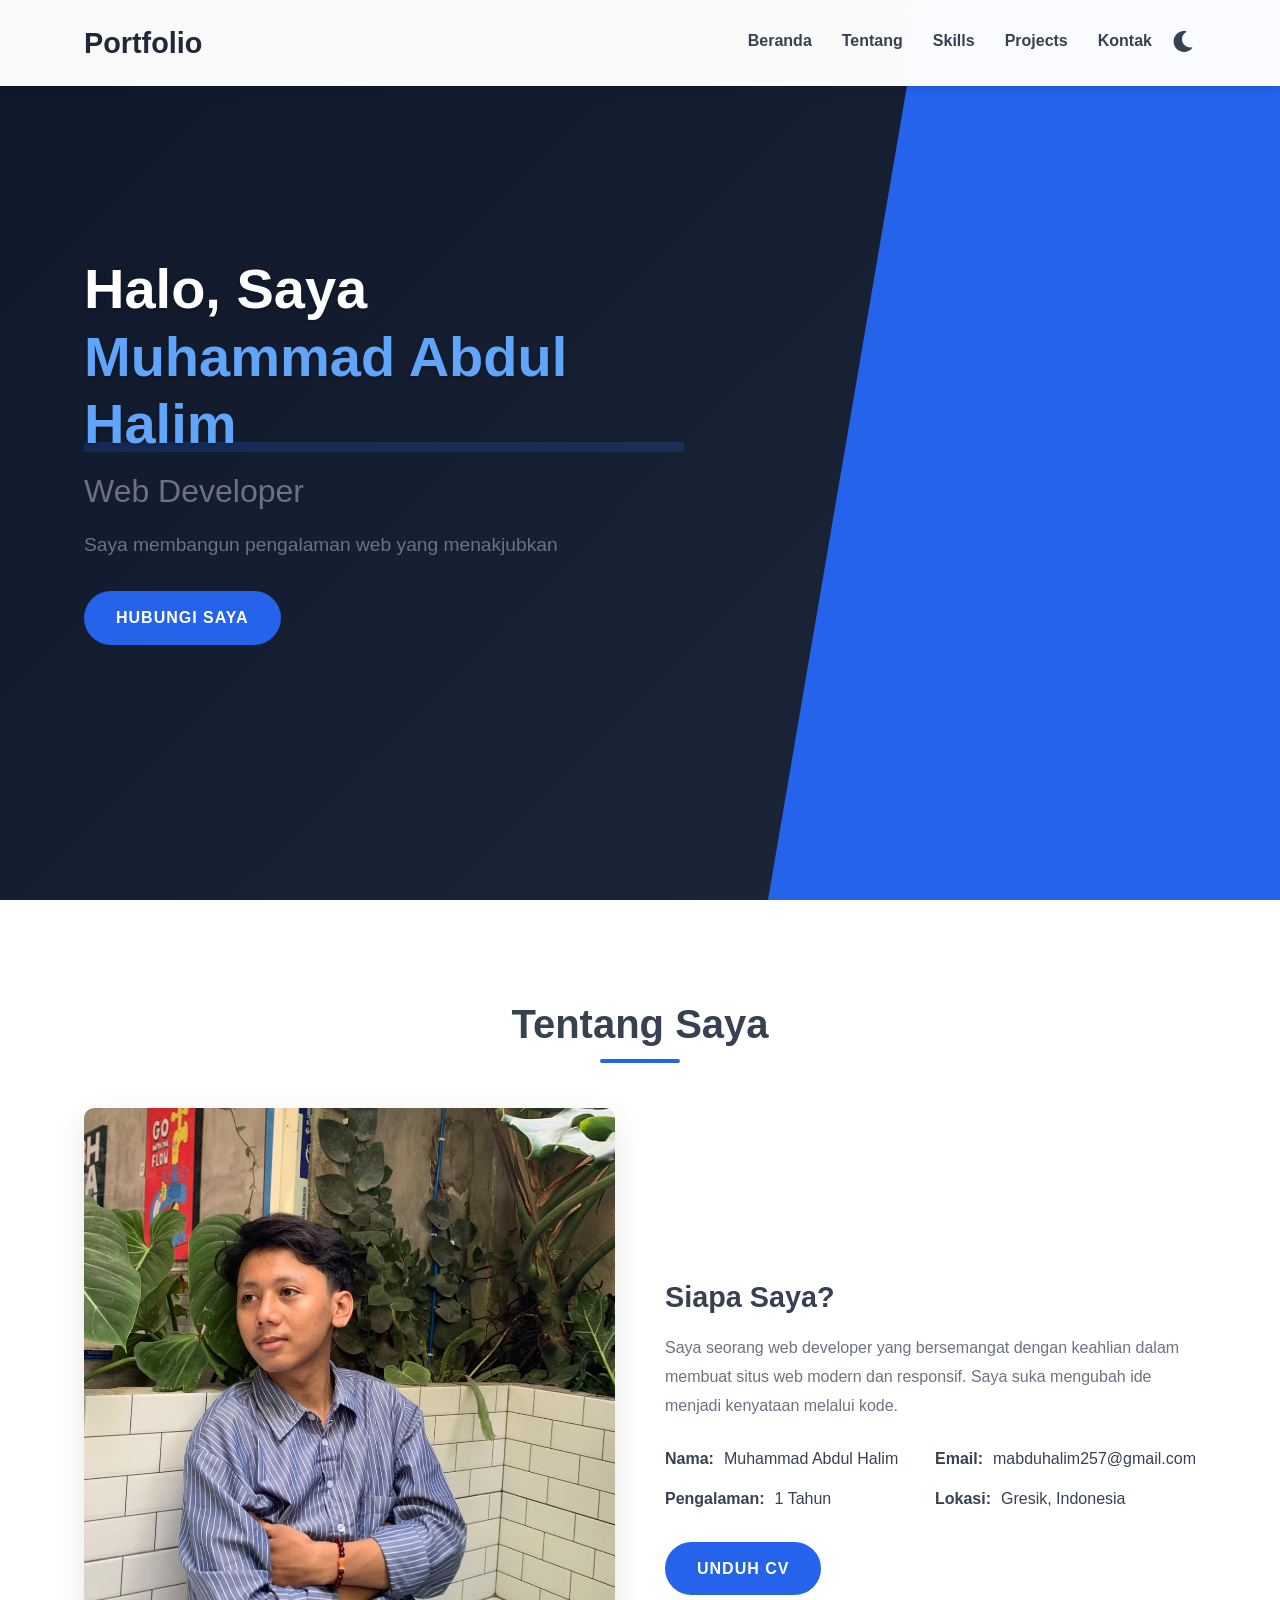
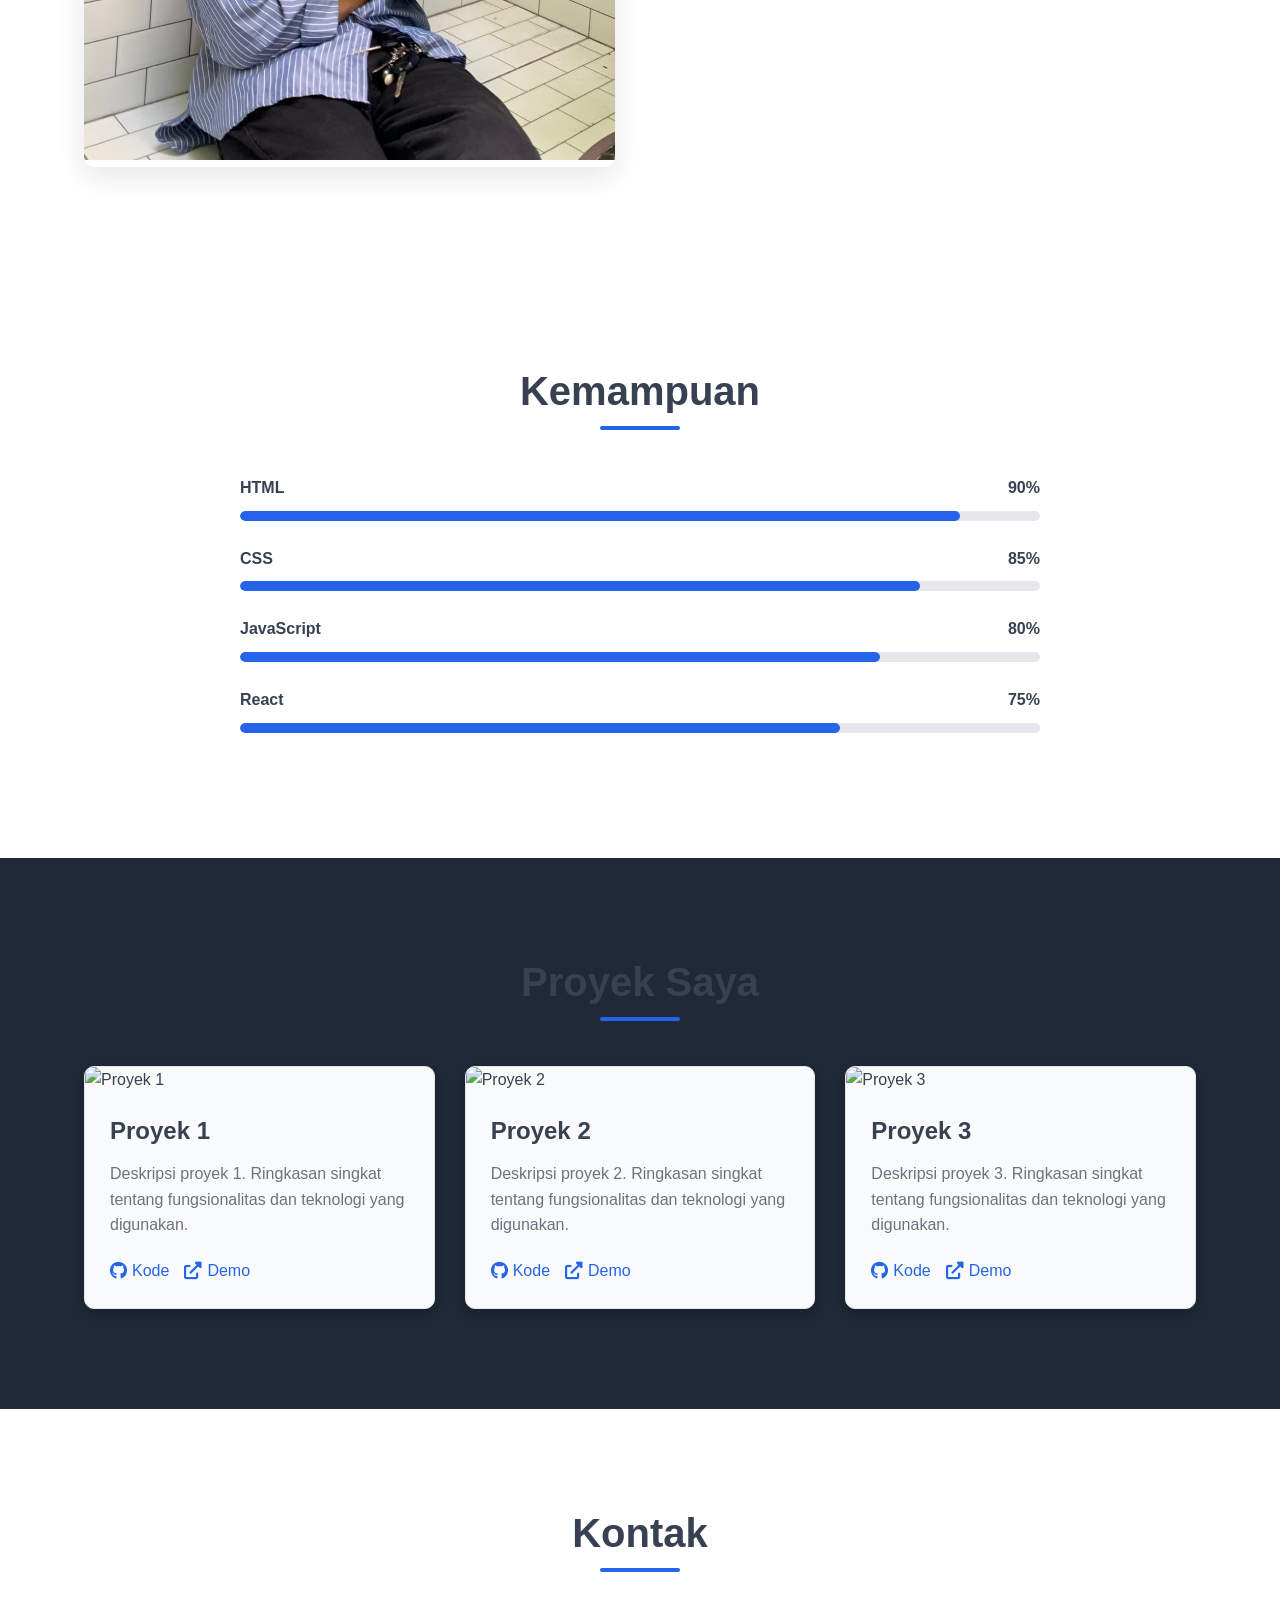
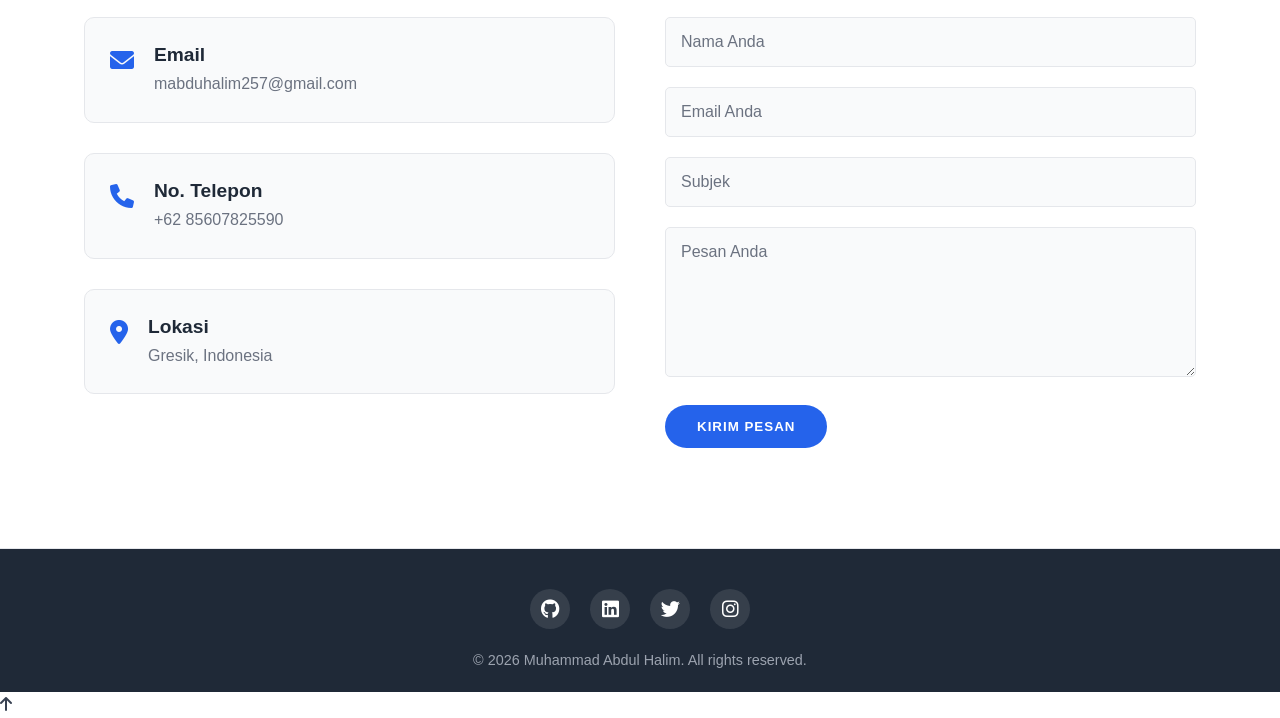
==== portofolio-website/index.html @ 3af132f9 "upload file" ====
<!DOCTYPE html>
<html lang="en">
<head>
    <meta charset="UTF-8">
    <meta name="viewport" content="width=device-width, initial-scale=1.0">
    <title>Portofolio Muhammad Abdul Halim</title>
    <link rel="stylesheet" href="css/style.css">
    <link rel="stylesheet" href="https://cdnjs.cloudflare.com/ajax/libs/font-awesome/6.0.0-beta3/css/all.min.css">
</head>
<body>
    <!-- Navigation -->
    <nav id="navbar">
        <div class="container">
            <a href="#" class="logo">Portfolio</a>
            <ul class="nav-links">
                <li><a href="#beranda">Beranda</a></li>
                <li><a href="#tentang">Tentang</a></li>
                <li><a href="#skills">Skills</a></li>
                <li><a href="#projects">Projects</a></li>
                <li><a href="#kontak">Kontak</a></li>
                <li><button id="theme-toggle" class="theme-toggle" aria-label="Toggle theme">
                    <i class="fas fa-moon"></i>
                </button></li>
            </ul>
            <div class="hamburger">
                <span></span>
                <span></span>
                <span></span>
            </div>
        </div>
    </nav>

    <!-- Hero Section -->
    <section id="home" class="hero">
        <div class="container">
            <div class="hero-content">
                <h1>Halo, Saya <span class="highlight">Muhammad Abdul Halim</span></h1>
                <h2>Web Developer</h2>
                <p>Saya membangun pengalaman web yang menakjubkan</p>
                <a href="#kontak" class="btn">Hubungi Saya</a>
            </div>
        </div>
    </section>

    <!-- About Section -->
    <section id="tentang" class="tentang">
        <div class="container">
            <h2 class="section-title">Tentang Saya</h2>
            <div class="about-content">
                <div class="about-img">
                    <img src="{css,js,images}/foto aal 2.jpeg" alt="Foto Profil">
                </div>
                <div class="about-text">
                    <h3>Siapa Saya?</h3>
                    <p>Saya seorang web developer yang bersemangat dengan keahlian dalam membuat situs web modern dan responsif. Saya suka mengubah ide menjadi kenyataan melalui kode.</p>
                    <div class="about-info">
                        <div class="info-item">
                            <span>Nama:</span> Muhammad Abdul Halim
                        </div>
                        <div class="info-item">
                            <span>Email:</span> mabduhalim257@gmail.com
                        </div>
                        <div class="info-item">
                            <span>Pengalaman:</span> 1 Tahun
                        </div>
                        <div class="info-item">
                            <span>Lokasi:</span> Gresik, Indonesia
                        </div>
                    </div>
                    <a href="#" class="btn">Unduh CV</a>
                </div>
            </div>
        </div>
    </section>

    <!-- Skills Section -->
    <section id="skills" class="skills">
        <div class="container">
            <h2 class="section-title">Kemampuan</h2>
            <div class="skills-container">
                <div class="skill">
                    <div class="skill-info">
                        <span>HTML</span>
                        <span>90%</span>
                    </div>
                    <div class="progress-bar">
                        <div class="progress" style="width: 90%;"></div>
                    </div>
                </div>
                <div class="skill">
                    <div class="skill-info">
                        <span>CSS</span>
                        <span>85%</span>
                    </div>
                    <div class="progress-bar">
                        <div class="progress" style="width: 85%;"></div>
                    </div>
                </div>
                <div class="skill">
                    <div class="skill-info">
                        <span>JavaScript</span>
                        <span>80%</span>
                    </div>
                    <div class="progress-bar">
                        <div class="progress" style="width: 80%;"></div>
                    </div>
                </div>
                <div class="skill">
                    <div class="skill-info">
                        <span>React</span>
                        <span>75%</span>
                    </div>
                    <div class="progress-bar">
                        <div class="progress" style="width: 75%;"></div>
                    </div>
                </div>
            </div>
        </div>
    </section>

    <!-- Projects Section -->
    <section id="projects" class="projects">
        <div class="container">
            <h2 class="section-title">Proyek Saya</h2>
            <div class="projects-grid">
                <div class="project-card">
                    <img src="https://via.placeholder.com/400x250" alt="Proyek 1">
                    <div class="project-info">
                        <h3>Proyek 1</h3>
                        <p>Deskripsi proyek 1. Ringkasan singkat tentang fungsionalitas dan teknologi yang digunakan.</p>
                        <div class="project-links">
                            <a href="#" target="_blank"><i class="fab fa-github"></i> Kode</a>
                            <a href="#" target="_blank"><i class="fas fa-external-link-alt"></i> Demo</a>
                        </div>
                    </div>
                </div>
                <div class="project-card">
                    <img src="https://via.placeholder.com/400x250" alt="Proyek 2">
                    <div class="project-info">
                        <h3>Proyek 2</h3>
                        <p>Deskripsi proyek 2. Ringkasan singkat tentang fungsionalitas dan teknologi yang digunakan.</p>
                        <div class="project-links">
                            <a href="#" target="_blank"><i class="fab fa-github"></i> Kode</a>
                            <a href="#" target="_blank"><i class="fas fa-external-link-alt"></i> Demo</a>
                        </div>
                    </div>
                </div>
                <div class="project-card">
                    <img src="https://via.placeholder.com/400x250" alt="Proyek 3">
                    <div class="project-info">
                        <h3>Proyek 3</h3>
                        <p>Deskripsi proyek 3. Ringkasan singkat tentang fungsionalitas dan teknologi yang digunakan.</p>
                        <div class="project-links">
                            <a href="#" target="_blank"><i class="fab fa-github"></i> Kode</a>
                            <a href="#" target="_blank"><i class="fas fa-external-link-alt"></i> Demo</a>
                        </div>
                    </div>
                </div>
            </div>
        </div>
    </section>

    <!-- Contact Section -->
    <section id="kontak" class="kontak">
        <div class="container">
            <h2 class="section-title">Kontak</h2>
            <div class="contact-content">
                <div class="contact-info">
                    <div class="contact-item">
                        <i class="fas fa-envelope"></i>
                        <div>
                            <h3>Email</h3>
                            <p>mabduhalim257@gmail.com</p>
                        </div>
                    </div>
                    <div class="contact-item">
                        <i class="fas fa-phone"></i>
                        <div>
                            <h3>No. Telepon</h3>
                            <p>+62 85607825590</p>
                        </div>
                    </div>
                    <div class="contact-item">
                        <i class="fas fa-map-marker-alt"></i>
                        <div>
                            <h3>Lokasi</h3>
                            <p>Gresik, Indonesia</p>
                        </div>
                    </div>
                </div>
                <form id="contact-form" class="contact-form">
                    <div class="form-group">
                        <input type="text" placeholder="Nama Anda" required>
                    </div>
                    <div class="form-group">
                        <input type="email" placeholder="Email Anda" required>
                    </div>
                    <div class="form-group">
                        <input type="text" placeholder="Subjek" required>
                    </div>
                    <div class="form-group">

                        <textarea placeholder="Pesan Anda" required></textarea>
                    </div>
                    <button type="submit" class="btn">Kirim Pesan</button>
                </form>
            </div>
        </div>
    </section>

    <!-- Footer -->
    <footer>
        <div class="container">
            <div class="social-links">
                <a href="#" target="_blank"><i class="fab fa-github"></i></a>
                <a href="#" target="_blank"><i class="fab fa-linkedin"></i></a>
                <a href="#" target="_blank"><i class="fab fa-twitter"></i></a>
                <a href="#" target="_blank"><i class="fab fa-instagram"></i></a>
            </div>
            <p>&copy; <span id="year"></span> Muhammad Abdul Halim. All rights reserved.</p>
        </div>
    </footer>

    <script src="js/script.js"></script>
</body>
</html>
---- portofolio-website/css/style.css ----
/* Global Styles */
:root {
    --primary-color: #60a5fa;
    --secondary-color: #3b82f6;
    --dark-color: #0f172a;
    --light-color: #1e293b;
    --text-color: #f8fafc;
    --text-light: #cbd5e1;
    --white: #0f172a;
    --bg-color: #020617;
    --card-bg: #1e293b;
    --nav-bg: rgba(2, 6, 23, 0.9);
    --border-color: #334155;
    --transition: all 0.3s ease;
}

/* Light theme variables */
[data-theme="light"] {
    --primary-color: #2563eb;
    --secondary-color: #1e40af;
    --dark-color: #1f2937;
    --light-color: #f3f4f6;
    --text-color: #374151;
    --text-light: #6b7280;
    --white: #ffffff;
    --bg-color: #ffffff;
    --card-bg: #f9fafb;
    --nav-bg: rgba(255, 255, 255, 0.98);
    --border-color: #e5e7eb;
}

* {
    margin: 0;
    padding: 0;
    box-sizing: border-box;
}

html {
    scroll-behavior: smooth;
}

body {
    font-family: 'Segoe UI', Tahoma, Geneva, Verdana, sans-serif;
    line-height: 1.6;
    color: var(--text-color);
    background-color: var(--bg-color);
    overflow-x: hidden;
    transition: background-color 0.3s ease, color 0.3s ease;
}

.container {
    width: 90%;
    max-width: 1200px;
    margin: 0 auto;
    padding: 0 20px;
}

section {
    padding: 100px 0;
}

h1, h2, h3, h4, h5, h6 {
    line-height: 1.2;
    margin-bottom: 20px;
    font-weight: 700;
}

a {
    text-decoration: none;
    color: var(--primary-color);
    transition: var(--transition);
}

a:hover {
    color: var(--secondary-color);
}

img {
    max-width: 100%;
    height: auto;
}

.btn {
    display: inline-block;
    background-color: var(--primary-color);
    color: var(--white);
    padding: 12px 30px;
    border-radius: 50px;
    font-weight: 600;
    text-transform: uppercase;
    letter-spacing: 1px;
    transition: var(--transition);
    border: 2px solid transparent;
    cursor: pointer;
}

.btn:hover {
    background-color: var(--secondary-color);
    color: var(--white);
    transform: translateY(-3px);
    box-shadow: 0 10px 20px rgba(0, 0, 0, 0.1);
}

.section-title {
    text-align: center;
    font-size: 2.5rem;
    margin-bottom: 60px;
    position: relative;
    color: var(--text-color);
}

.section-title::after {
    content: '';
    position: absolute;
    bottom: -15px;
    left: 50%;
    transform: translateX(-50%);
    width: 80px;
    height: 4px;
    background-color: var(--primary-color);
    border-radius: 2px;
}

/* Navigation */
#navbar {
    position: fixed;
    top: 0;
    left: 0;
    width: 100%;
    background-color: var(--nav-bg);
    box-shadow: 0 2px 10px rgba(0, 0, 0, 0.1);
    z-index: 1000;
    padding: 20px 0;
    transition: var(--transition);
    backdrop-filter: blur(10px);
    -webkit-backdrop-filter: blur(10px);
}

#navbar.scrolled {
    padding: 15px 0;
    background-color: rgba(255, 255, 255, 0.98);
    backdrop-filter: blur(10px);
}

#navbar .container {
    display: flex;
    justify-content: space-between;
    align-items: center;
}

.logo {
    font-size: 1.8rem;
    font-weight: 800;
    color: var(--dark-color);
}

.nav-links {
    display: flex;
    list-style: none;
}

.nav-links li a {
    color: var(--text-color);
    margin-left: 30px;
    font-weight: 600;
    position: relative;
}

.nav-links li a::after {
    content: '';
    position: absolute;
    bottom: -5px;
    left: 0;
    width: 0;
    height: 2px;
    background-color: var(--primary-color);
    transition: var(--transition);
}

.nav-links li a:hover::after,
.nav-links li a.active::after {
    width: 100%;
}

.hamburger {
    display: none;
    flex-direction: column;
    cursor: pointer;
}

.hamburger span {
    display: block;
    width: 25px;
    height: 3px;
    background-color: var(--dark-color);
    margin: 3px 0;
    transition: var(--transition);
}

/* Hero Section */
.hero {
    height: 100vh;
    display: flex;
    align-items: center;
    background: linear-gradient(135deg, #0f172a 0%, #1e293b 100%);
    position: relative;
    overflow: hidden;
    color: var(--text-color);
}

.hero::before {
    content: '';
    position: absolute;
    top: 0;
    right: 0;
    width: 40%;
    height: 100%;
    background-color: var(--primary-color);
    clip-path: polygon(30% 0, 100% 0, 100% 100%, 0% 100%);
    z-index: 0;
}

.hero-content {
    position: relative;
    z-index: 1;
    max-width: 600px;
}

.hero h1 {
    font-size: 3.5rem;
    margin-bottom: 15px;
    color: #ffffff;
    text-shadow: 0 2px 4px rgba(0, 0, 0, 0.3);
}

.hero h1 .highlight {
    color: #60a5fa;
    text-shadow: 0 2px 4px rgba(0, 0, 0, 0.3);
}

.hero h2 {
    font-size: 2rem;
    color: var(--text-light);
    margin-bottom: 20px;
    font-weight: 500;
}

.hero p {
    font-size: 1.2rem;
    margin-bottom: 30px;
    color: var(--text-light);
}

.highlight {
    color: var(--primary-color);
    position: relative;
    display: inline-block;
}

.highlight::after {
    content: '';
    position: absolute;
    bottom: 5px;
    left: 0;
    width: 100%;
    height: 10px;
    background-color: rgba(37, 99, 235, 0.2);
    z-index: -1;
}

/* About Section */
.about {
    background-color: var(--bg-color);
}

.about-content {
    display: flex;
    align-items: center;
    gap: 50px;
}

.about-img {
    flex: 1;
    border-radius: 10px;
    overflow: hidden;
    box-shadow: 0 10px 30px rgba(0, 0, 0, 0.1);
}

.about-img img {
    width: 100%;
    height: 100%;
    object-fit: cover;
    transition: var(--transition);
}

.about-img:hover img {
    transform: scale(1.05);
}

.about-text {
    flex: 1;
}

.about-text h3 {
    font-size: 1.8rem;
    margin-bottom: 20px;
    color: var(--text-color);
}

.about-text p {
    margin-bottom: 25px;
    color: var(--text-light);
    line-height: 1.8;
}

.about-info {
    display: grid;
    grid-template-columns: repeat(2, 1fr);
    gap: 15px;
    margin-bottom: 30px;
}

.info-item {
    display: flex;
    align-items: center;
    gap: 10px;
}

.info-item span:first-child {
    font-weight: 600;
    color: var(--text-color);
}

/* Skills Section */
.skills {
    background-color: var(--bg-color);
}

.skills-container {
    max-width: 800px;
    margin: 0 auto;
}

.skill {
    margin-bottom: 25px;
}

.skill-info {
    display: flex;
    justify-content: space-between;
    margin-bottom: 10px;
}

.skill-info span {
    font-weight: 600;
    color: var(--text-color);
}

.progress-bar {
    width: 100%;
    height: 10px;
    background-color: #e5e7eb;
    border-radius: 5px;
    overflow: hidden;
}

.progress {
    height: 100%;
    background-color: var(--primary-color);
    border-radius: 5px;
    transition: width 1.5s ease-in-out;
}

/* Projects Section */
.projects {
    background-color: var(--dark-color);
}

.projects-grid {
    display: grid;
    grid-template-columns: repeat(auto-fill, minmax(350px, 1fr));
    gap: 30px;
}

.project-card {
    background-color: var(--card-bg);
    border: 1px solid var(--border-color);
    border-radius: 10px;
    overflow: hidden;
    box-shadow: 0 5px 15px rgba(0, 0, 0, 0.2);
    transition: var(--transition);
}

.project-card:hover {
    transform: translateY(-10px);
    box-shadow: 0 15px 30px rgba(0, 0, 0, 0.1);
}

.project-card img {
    width: 100%;
    height: 200px;
    object-fit: cover;
}

.project-info {
    padding: 25px;
}

.project-info h3 {
    font-size: 1.5rem;
    margin-bottom: 15px;
    color: var(--text-color);
}

.project-info p {
    color: var(--text-light);
    margin-bottom: 20px;
}

.project-links {
    display: flex;
    gap: 15px;
}

.project-links a {
    display: flex;
    align-items: center;
    gap: 5px;
    font-weight: 500;
}

.project-links a i {
    font-size: 1.1rem;
}

/* Contact Section */
.contact-content {
    display: grid;
    grid-template-columns: repeat(2, 1fr);
    gap: 50px;
    margin-top: 50px;
}

.contact-info {
    display: flex;
    flex-direction: column;
    gap: 30px;
}

.contact-item {
    display: flex;
    align-items: flex-start;
    gap: 20px;
    background-color: var(--card-bg);
    padding: 25px;
    border-radius: 10px;
    transition: var(--transition);
    border: 1px solid var(--border-color);
}

.contact-item:hover {
    transform: translateY(-5px);
    box-shadow: 0 10px 20px rgba(0, 0, 0, 0.05);
}

.contact-item i {
    font-size: 1.5rem;
    color: var(--primary-color);
    margin-top: 5px;
}

.contact-item h3 {
    font-size: 1.2rem;
    margin-bottom: 5px;
    color: var(--dark-color);
}

.contact-item p {
    color: var(--text-light);
}

.contact-form .form-group {
    margin-bottom: 20px;
}

.contact-form input,
.contact-form textarea {
    width: 100%;
    padding: 15px;
    background-color: var(--card-bg);
    border: 1px solid var(--border-color);
    border-radius: 5px;
    font-family: inherit;
    font-size: 1rem;
    transition: var(--transition);
    color: var(--text-color);
}

.contact-form input::placeholder,
.contact-form textarea::placeholder {
    color: var(--text-light);
}

.contact-form input:focus,
.contact-form textarea:focus {
    outline: none;
    border-color: var(--primary-color);
    box-shadow: 0 0 0 3px rgba(37, 99, 235, 0.1);
}

.contact-form textarea {
    min-height: 150px;
    resize: vertical;
}

/* Theme Toggle */
.theme-toggle {
    background: none;
    border: none;
    color: var(--text-color);
    font-size: 1.5rem;
    cursor: pointer;
    margin-left: 20px;
    transition: var(--transition);
}

.theme-toggle:hover {
    color: var(--primary-color);
    transform: rotate(30deg);
}

/* Footer */
footer {
    background-color: var(--dark-color);
    color: var(--text-color);
    padding: 40px 0 20px;
    text-align: center;
    border-top: 1px solid var(--border-color);
}

.social-links {
    display: flex;
    justify-content: center;
    gap: 20px;
    margin-bottom: 20px;
}

.social-links a {
    display: flex;
    align-items: center;
    justify-content: center;
    width: 40px;
    height: 40px;
    background-color: rgba(255, 255, 255, 0.1);
    border-radius: 50%;
    color: var(--white);
    font-size: 1.2rem;
    transition: var(--transition);
}

.social-links a:hover {
    background-color: var(--primary-color);
    transform: translateY(-3px);
}

footer p {
    color: #9ca3af;
    font-size: 0.9rem;
}

/* Responsive Styles */
@media (max-width: 992px) {
    .hero::before {
        width: 60%;
    }
    
    .about-content {
        flex-direction: column;
    }
    
    .about-img {
        max-width: 500px;
        margin: 0 auto;
    }
    
    .contact-content {
        grid-template-columns: 1fr;
    }
}

@media (max-width: 768px) {
    .hamburger {
        display: flex;
    }
    
    .nav-links {
        position: fixed;
        top: 80px;
        left: -100%;
        width: 100%;
        height: calc(100vh - 80px);
        background-color: var(--white);
        flex-direction: column;
        align-items: center;
        justify-content: center;
        transition: var(--transition);
        z-index: 999;
    }
    
    .nav-links.active {
        left: 0;
    }
    
    .nav-links li {
        margin: 15px 0;
    }
    
    .nav-links li a {
        font-size: 1.5rem;
        margin: 0;
    }
    
    .hero {
        text-align: center;
    }
    
    .hero::before {
        display: none;
    }
    
    .hero-content {
        margin: 0 auto;
    }
    
    .hero h1 {
        font-size: 2.5rem;
    }
    
    .hero h2 {
        font-size: 1.5rem;
    }
    
    .about-info {
        grid-template-columns: 1fr;
    }
    
    .projects-grid {
        grid-template-columns: 1fr;
    }
}

@media (max-width: 576px) {
    .section-title {
        font-size: 2rem;
    }
    
    .hero h1 {
        font-size: 2rem;
    }
    
    .hero h2 {
        font-size: 1.3rem;
    }
    
    .btn {
        padding: 10px 25px;
    }
}
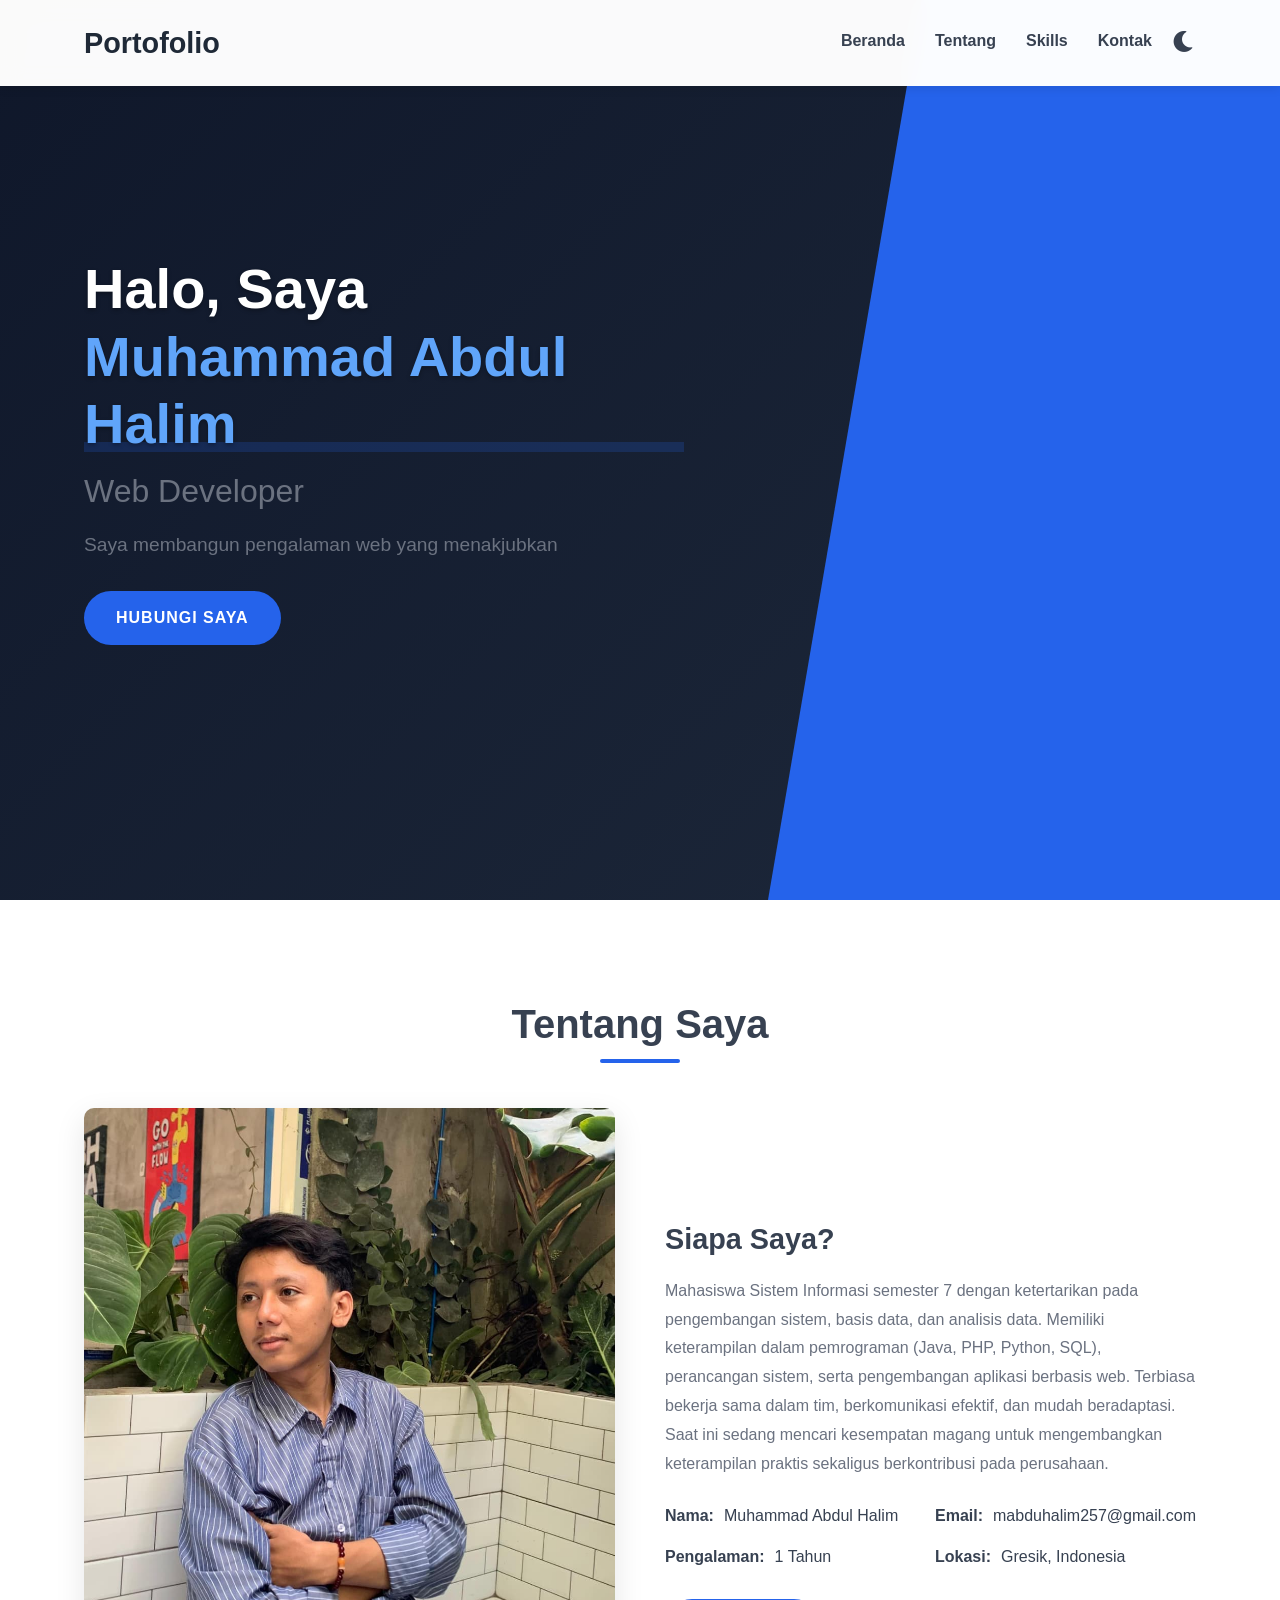
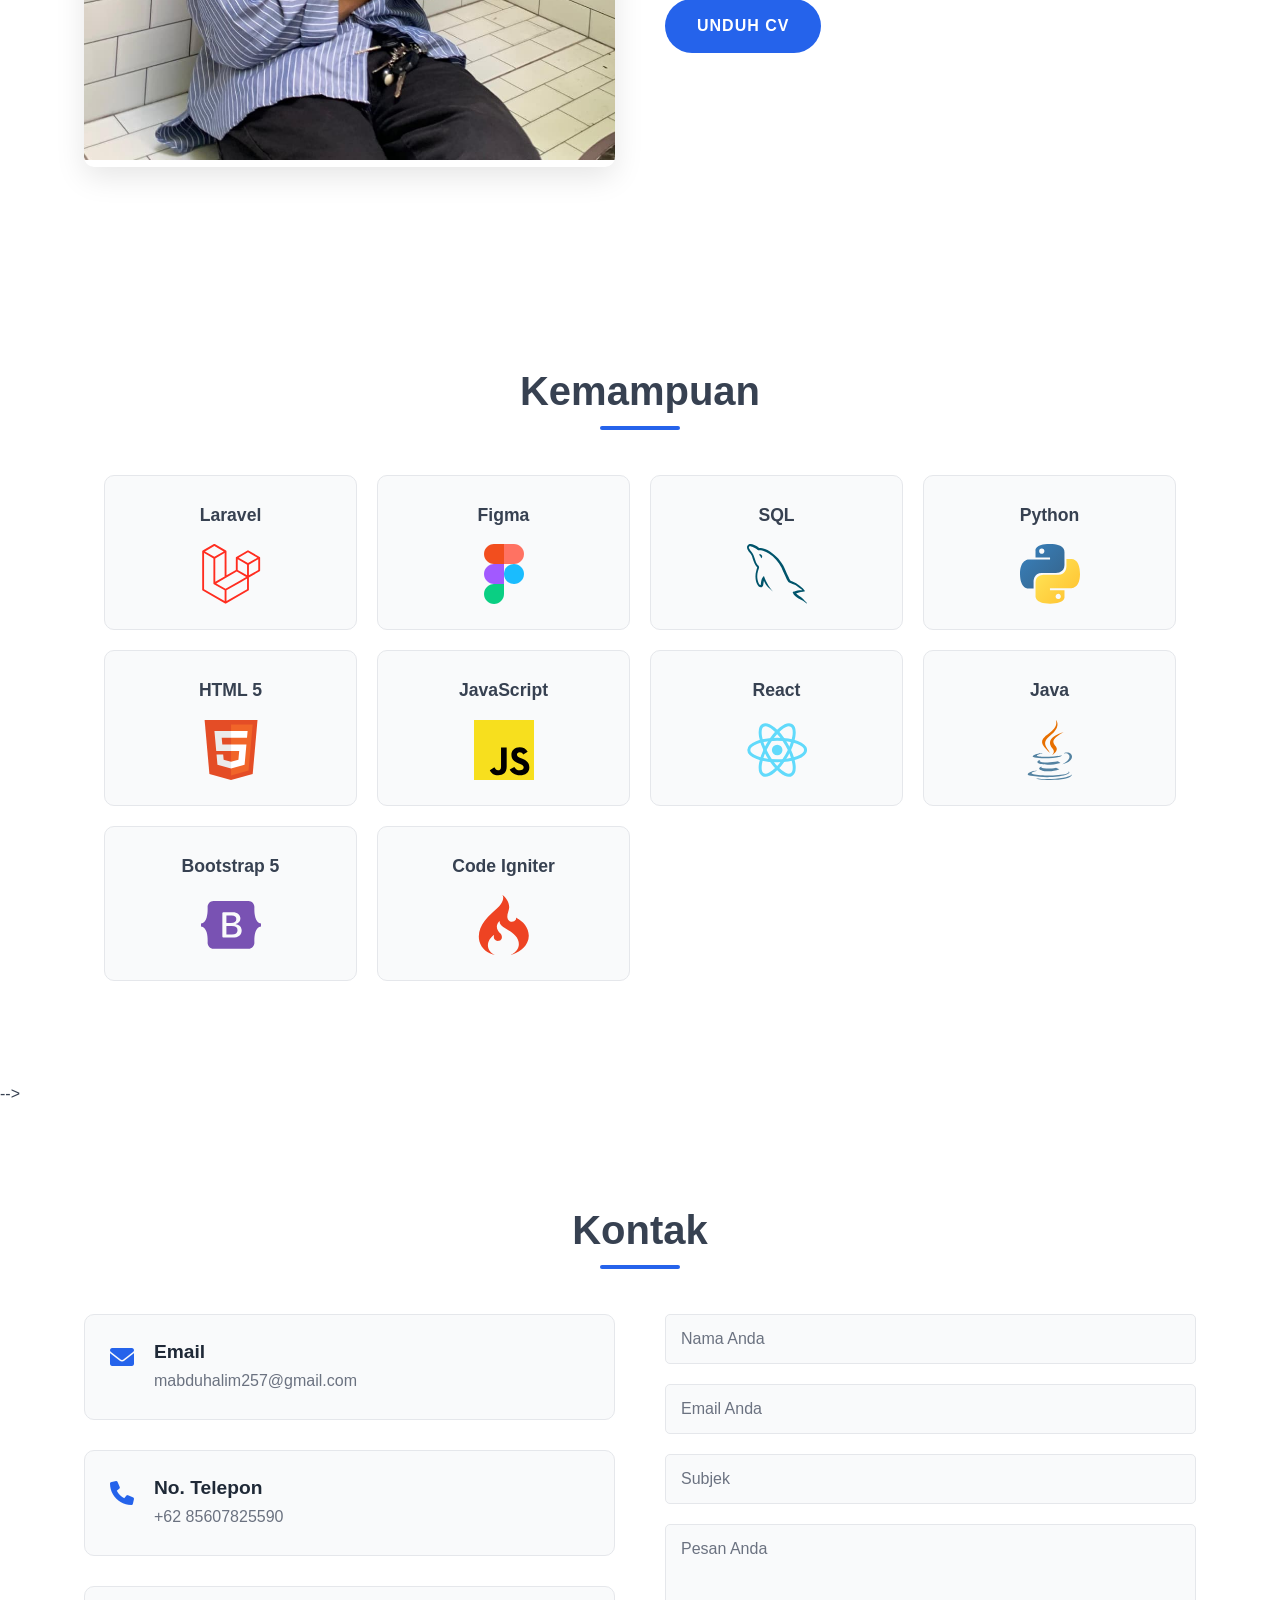
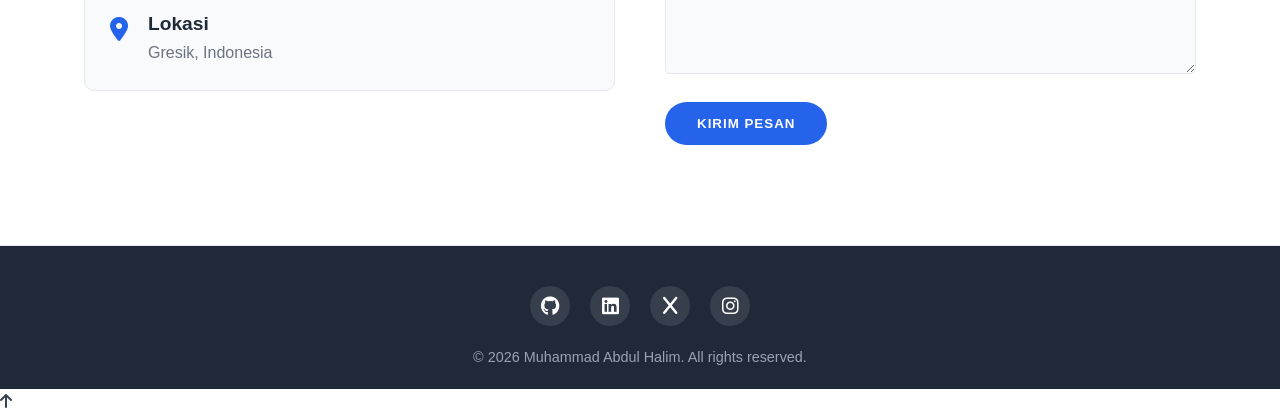
==== commit 04ca30c9: "update" ====
--- a/portofolio-website/index.html
+++ b/portofolio-website/index.html
@@ -11,12 +11,12 @@
     <!-- Navigation -->
     <nav id="navbar">
         <div class="container">
-            <a href="#" class="logo">Portfolio</a>
+            <a href="#" class="logo">Portofolio</a>
             <ul class="nav-links">
                 <li><a href="#beranda">Beranda</a></li>
                 <li><a href="#tentang">Tentang</a></li>
                 <li><a href="#skills">Skills</a></li>
-                <li><a href="#projects">Projects</a></li>
+                <!-- <li><a href="#projects">Projects</a></li> -->
                 <li><a href="#kontak">Kontak</a></li>
                 <li><button id="theme-toggle" class="theme-toggle" aria-label="Toggle theme">
                     <i class="fas fa-moon"></i>
@@ -52,7 +52,7 @@
                 </div>
                 <div class="about-text">
                     <h3>Siapa Saya?</h3>
-                    <p>Saya seorang web developer yang bersemangat dengan keahlian dalam membuat situs web modern dan responsif. Saya suka mengubah ide menjadi kenyataan melalui kode.</p>
+                    <p>Mahasiswa Sistem Informasi semester 7 dengan ketertarikan pada pengembangan sistem, basis data, dan analisis data. Memiliki keterampilan dalam pemrograman (Java, PHP, Python, SQL), perancangan sistem, serta pengembangan aplikasi berbasis web. Terbiasa bekerja sama dalam tim, berkomunikasi efektif, dan mudah beradaptasi. Saat ini sedang mencari kesempatan magang untuk mengembangkan keterampilan praktis sekaligus berkontribusi pada perusahaan.</p>
                     <div class="about-info">
                         <div class="info-item">
                             <span>Nama:</span> Muhammad Abdul Halim
@@ -67,7 +67,7 @@
                             <span>Lokasi:</span> Gresik, Indonesia
                         </div>
                     </div>
-                    <a href="#" class="btn">Unduh CV</a>
+                    <a href="https://drive.google.com/file/d/1jv2lm-lYBbyU7KGF9GU5qtwh_znI_VNj/view?usp=sharing" class="btn">Unduh CV</a>
                 </div>
             </div>
         </div>
@@ -79,86 +79,96 @@
             <h2 class="section-title">Kemampuan</h2>
             <div class="skills-container">
                 <div class="skill">
-                    <div class="skill-info">
-                        <span>HTML</span>
-                        <span>90%</span>
-                    </div>
-                    <div class="progress-bar">
-                        <div class="progress" style="width: 90%;"></div>
-                    </div>
-                </div>
-                <div class="skill">
-                    <div class="skill-info">
-                        <span>CSS</span>
-                        <span>85%</span>
-                    </div>
-                    <div class="progress-bar">
-                        <div class="progress" style="width: 85%;"></div>
-                    </div>
-                </div>
-                <div class="skill">
-                    <div class="skill-info">
-                        <span>JavaScript</span>
-                        <span>80%</span>
-                    </div>
-                    <div class="progress-bar">
-                        <div class="progress" style="width: 80%;"></div>
-                    </div>
-                </div>
-                <div class="skill">
-                    <div class="skill-info">
-                        <span>React</span>
-                        <span>75%</span>
-                    </div>
-                    <div class="progress-bar">
-                        <div class="progress" style="width: 75%;"></div>
-                    </div>
-                </div>
-            </div>
-        </div>
-    </section>
-
-    <!-- Projects Section -->
+                    <div>Laravel</div>
+                        <svg width="80" height="80" viewBox="0 0 100 100" xmlns="http://www.w3.org/2000/svg" fill="none"><path fill="#FF2D20" d="M98.494 22.485q.054.2.054.406v21.335a1.56 1.56 0 0 1-.782 1.349L79.86 55.885v20.433a1.56 1.56 0 0 1-.777 1.35L41.705 99.184c-.085.049-.179.08-.272.113-.035.012-.068.033-.105.043a1.6 1.6 0 0 1-.797 0c-.043-.012-.082-.035-.123-.05-.085-.032-.175-.059-.256-.106L2.782 77.668A1.56 1.56 0 0 1 2 76.318V12.316q.001-.21.055-.409c.011-.044.039-.085.054-.13.03-.082.057-.165.1-.241.028-.05.071-.091.106-.138.045-.062.086-.127.138-.18.045-.046.103-.079.154-.118.056-.046.107-.097.171-.134h.002L21.466.208a1.56 1.56 0 0 1 1.555 0l18.686 10.758h.004c.062.04.115.088.171.133.05.038.107.073.152.116.054.056.093.12.14.183.033.047.078.087.105.138.044.078.07.16.1.241.017.045.044.086.055.132q.054.2.055.407V52.29l15.57-8.966V22.89c0-.136.02-.274.055-.404.014-.047.039-.087.055-.132.03-.082.058-.166.1-.241.03-.05.073-.092.106-.138.046-.063.085-.127.14-.181.044-.045.1-.078.151-.117.059-.047.11-.097.171-.134h.002l18.688-10.759a1.56 1.56 0 0 1 1.556 0l18.686 10.759c.066.039.116.087.174.132.05.04.106.074.15.117.055.056.093.12.14.183.035.046.078.087.105.138.045.076.07.16.101.24.018.046.043.086.055.133m-3.06 20.84v-17.74l-6.54 3.764-9.034 5.201v17.74l15.575-8.965zM76.746 75.418V57.665l-8.885 5.075-25.375 14.482v17.92zM5.115 15.008v60.41L39.372 95.14V77.224L21.476 67.096l-.006-.004-.008-.004c-.06-.035-.11-.086-.167-.128-.049-.04-.105-.07-.148-.113l-.004-.006c-.05-.049-.085-.109-.128-.163-.04-.053-.086-.097-.117-.152l-.002-.006c-.035-.058-.056-.128-.082-.194-.025-.059-.058-.113-.073-.175v-.002c-.02-.074-.024-.152-.032-.228-.007-.058-.023-.116-.023-.175V23.974l-9.032-5.203-6.539-3.76zm17.13-11.654L6.678 12.316l15.565 8.962 15.567-8.964-15.567-8.96zm8.097 55.93 9.032-5.2V15.009l-6.54 3.764-9.033 5.201V63.05zM78.305 13.93l-15.567 8.96 15.567 8.962L93.87 22.89zm-1.558 20.62-9.033-5.201-6.54-3.765v17.741l9.032 5.2 6.541 3.766zm-35.82 39.98 22.834-13.036 11.413-6.514-15.555-8.956-17.91 10.311-16.323 9.398z"/></svg>
+                </div>
+                <div class="skill">
+                    <div>Figma</div>
+                        <svg width="80" height="80" viewBox="0 0 100 100" xmlns="http://www.w3.org/2000/svg" fill="#101010" viewBox="0 0 100 100"><path fill="#0ACF83" d="M33.333 100C42.533 100 50 92.533 50 83.333V66.667H33.333c-9.2 0-16.666 7.466-16.666 16.666S24.133 100 33.333 100"/><path fill="#A259FF" d="M16.667 50c0-9.2 7.466-16.667 16.666-16.667H50v33.334H33.333c-9.2 0-16.666-7.467-16.666-16.667"/><path fill="#F24E1E" d="M16.667 16.667C16.667 7.467 24.133 0 33.333 0H50v33.333H33.333c-9.2 0-16.666-7.466-16.666-16.666"/><path fill="#FF7262" d="M50 0h16.667c9.2 0 16.666 7.467 16.666 16.667s-7.466 16.666-16.666 16.666H50z"/><path fill="#1ABCFE" d="M83.333 50c0 9.2-7.466 16.667-16.666 16.667S50 59.2 50 50s7.467-16.667 16.667-16.667S83.333 40.8 83.333 50"/></svg>
+                </div>
+                <div class="skill">
+                    <div>SQL</div>
+                    <svg width="80" height="80" viewBox="0 0 100 100" xmlns="http://www.w3.org/2000/svg" fill="none" viewBox="0 0 100 100"><path fill="#00546B" d="M92.11 77.066c-5.44-.137-9.657.415-13.194 1.934-1.02.413-2.653.414-2.789 1.726.544.552.612 1.45 1.089 2.209.817 1.38 2.244 3.245 3.536 4.212 1.428 1.104 2.857 2.208 4.353 3.175 2.652 1.657 5.645 2.623 8.23 4.28 1.497.966 2.992 2.21 4.488 3.245.749.552 1.224 1.45 2.177 1.795v-.207c-.477-.622-.613-1.519-1.088-2.21-.68-.69-1.36-1.311-2.04-2.002-1.973-2.692-4.421-5.04-7.074-6.972-2.176-1.52-6.938-3.59-7.821-6.145 0 0-.069-.068-.136-.137 1.496-.138 3.264-.69 4.693-1.105 2.312-.622 4.42-.484 6.8-1.105 1.089-.276 2.177-.621 3.265-.967v-.62c-1.224-1.243-2.108-2.9-3.4-4.074-3.469-3.038-7.278-6.007-11.222-8.492-2.11-1.38-4.83-2.278-7.074-3.452-.816-.414-2.176-.621-2.652-1.312-1.225-1.518-1.905-3.52-2.789-5.315-1.972-3.798-3.877-8.009-5.577-12.013-1.224-2.692-1.972-5.385-3.469-7.87-7.005-11.737-14.622-18.848-26.32-25.82-2.517-1.45-5.51-2.072-8.706-2.83-1.7-.07-3.4-.208-5.1-.278-1.09-.483-2.178-1.794-3.13-2.416C13.284 1.815 3.286-3.57.43 3.541c-1.837 4.487 2.72 8.906 4.284 11.184 1.157 1.588 2.652 3.383 3.469 5.178.476 1.173.611 2.417 1.088 3.66 1.088 3.036 2.108 6.42 3.537 9.25.748 1.45 1.564 2.969 2.516 4.28.544.76 1.496 1.105 1.7 2.348-.951 1.38-1.02 3.452-1.564 5.178-2.449 7.801-1.496 17.466 1.972 23.196 1.088 1.726 3.673 5.524 7.142 4.074 3.06-1.243 2.38-5.178 3.264-8.63.205-.83.069-1.38.476-1.933v.138c.953 1.933 1.904 3.797 2.789 5.73 2.108 3.383 5.78 6.904 8.841 9.252 1.633 1.242 2.925 3.382 4.966 4.142v-.208h-.137c-.408-.621-1.02-.897-1.564-1.38-1.224-1.243-2.585-2.762-3.536-4.143-2.857-3.866-5.374-8.146-7.618-12.565-1.088-2.14-2.04-4.487-2.924-6.627-.409-.83-.409-2.072-1.089-2.485-1.02 1.518-2.516 2.83-3.264 4.694-1.292 2.968-1.428 6.627-1.904 10.424-.273.07-.137 0-.273.14-2.176-.554-2.924-2.832-3.74-4.765-2.041-4.901-2.381-12.772-.613-18.433.477-1.45 2.517-6.006 1.701-7.387-.408-1.312-1.769-2.071-2.517-3.107-.884-1.312-1.836-2.968-2.448-4.418-1.633-3.866-2.449-8.147-4.217-12.013-.816-1.795-2.244-3.659-3.4-5.316-1.293-1.864-2.721-3.176-3.741-5.385-.34-.759-.817-2.002-.272-2.83.136-.553.407-.76.952-.898.884-.76 3.4.207 4.284.621 2.517 1.035 4.625 2.003 6.734 3.452.952.69 1.972 2.003 3.196 2.348h1.429c2.176.483 4.624.138 6.665.759 3.605 1.173 6.87 2.9 9.794 4.764 8.91 5.73 16.255 13.876 21.22 23.61.816 1.588 1.156 3.039 1.904 4.695 1.429 3.383 3.197 6.835 4.625 10.149 1.428 3.244 2.788 6.559 4.829 9.251 1.02 1.45 5.1 2.21 6.937 2.969 1.36.62 3.47 1.174 4.693 1.933 2.312 1.449 4.625 3.107 6.801 4.694 1.089.829 4.489 2.555 4.693 3.935"/><path fill="#00546B" d="M22.737 17.072c-1.156 0-1.972.139-2.788.345v.138h.136c.544 1.105 1.496 1.865 2.176 2.831.544 1.104 1.02 2.21 1.565 3.314.067-.07.135-.138.135-.138.953-.69 1.429-1.795 1.429-3.452-.409-.483-.477-.966-.817-1.45-.407-.69-1.292-1.035-1.836-1.588"/></svg>
+                </div>
+                <div class="skill">
+                    <div>Python</div>
+                    <svg width="80" height="80" viewBox="0 0 100 100" xmlns="http://www.w3.org/2000/svg" fill="none" viewBox="0 0 100 100"><path fill="url(#a)" d="M49.64 0C24.254 0 25.839 11.009 25.839 11.009l.028 11.406h24.225v3.424H16.245S0 23.997 0 49.61c0 25.615 14.179 24.707 14.179 24.707h8.462V62.432s-.457-14.18 13.952-14.18H60.62s13.5.219 13.5-13.046V13.273S76.17 0 49.64 0M36.282 7.67a4.354 4.354 0 0 1 4.358 4.358 4.356 4.356 0 0 1-6.027 4.028 4.35 4.35 0 0 1-2.69-4.028 4.355 4.355 0 0 1 4.359-4.358"/><path fill="url(#b)" d="M50.36 99.48c25.387 0 23.802-11.009 23.802-11.009l-.028-11.405H49.908V73.64h33.847S100 75.485 100 49.869c0-25.615-14.179-24.706-14.179-24.706H77.36v11.886s.457 14.179-13.952 14.179H39.38s-13.5-.218-13.5 13.047v21.933S23.83 99.48 50.36 99.48m13.359-7.67a4.355 4.355 0 0 1-4.028-6.026 4.35 4.35 0 0 1 4.028-2.69 4.355 4.355 0 0 1 4.027 6.027 4.355 4.355 0 0 1-4.027 2.69"/><defs><linearGradient id="a" x1="9.61" x2="59.167" y1="8.948" y2="58.01" gradientUnits="userSpaceOnUse"><stop stop-color="#387EB8"/><stop offset="1" stop-color="#366994"/></linearGradient><linearGradient id="b" x1="40.028" x2="93.247" y1="40.453" y2="90.762" gradientUnits="userSpaceOnUse"><stop stop-color="#FFE052"/><stop offset="1" stop-color="#FFC331"/></linearGradient></defs></svg>                
+                </div>
+                <div class="skill">
+                    <div>HTML 5</div>
+                    <svg width="80" height="80" viewBox="0 0 100 100" xmlns="http://www.w3.org/2000/svg" fill="none" viewBox="0 0 100 100"><path fill="#E44D26" d="M14.021 90.034 6 0h88.187l-8.022 89.985L50.02 100"/><path fill="#F16529" d="M50.093 92.344V7.39h36.048l-6.88 76.811"/><path fill="#EBEBEB" d="M22.383 18.4h27.71v11.036H34.488L35.51 40.74h14.584v11.01H25.397zm3.5 38.893h11.084l.778 8.823 12.348 3.306v11.521l-22.654-6.32"/><path fill="#fff" d="M77.706 18.4H50.044v11.036h26.64zm-2.018 22.34H50.044v11.035h13.612l-1.288 14.341-12.324 3.306v11.473l22.606-6.271"/></svg>                
+                </div>
+                <div class="skill">
+                    <div>JavaScript</div>
+                    <svg width="80" height="80" viewBox="0 0 100 100" xmlns="http://www.w3.org/2000/svg" fill="none" viewBox="0 0 100 100"><path fill="#F7DF1E" d="M100 0H0v100h100z"/><path fill="#000" d="M67.175 78.125c2.014 3.29 4.634 5.707 9.27 5.707 3.893 0 6.38-1.946 6.38-4.635 0-3.222-2.555-4.364-6.84-6.238l-2.35-1.008c-6.781-2.89-11.286-6.508-11.286-14.159 0-7.047 5.37-12.413 13.762-12.413 5.975 0 10.27 2.08 13.365 7.524l-7.317 4.699c-1.612-2.89-3.35-4.027-6.048-4.027-2.752 0-4.497 1.746-4.497 4.027 0 2.819 1.746 3.96 5.778 5.706l2.35 1.006c7.983 3.424 12.491 6.915 12.491 14.762 0 8.46-6.646 13.096-15.571 13.096-8.727 0-14.365-4.16-17.124-9.61zm-33.196.815c1.477 2.619 2.82 4.833 6.048 4.833 3.087 0 5.035-1.208 5.035-5.905V45.916h9.397v32.08c0 9.73-5.705 14.158-14.032 14.158-7.524 0-11.881-3.894-14.097-8.583z"/></svg>
+                </div>
+                <div class="skill">
+                    <div>React</div>
+                    <svg width="80" height="80" viewBox="0 0 100 100" `xmlns="http://www.w3.org/2000/svg" fill="none" viewBox="0 0 101 100"><path fill="#61DAFB" d="M50.307 58.816a8.816 8.816 0 1 0 0-17.632 8.816 8.816 0 0 0 0 17.632"/><path stroke="#61DAFB" stroke-width="5" d="M50.307 68.063c26.126 0 47.306-8.087 47.306-18.063s-21.18-18.062-47.306-18.062C24.18 31.938 3 40.024 3 50s21.18 18.063 47.307 18.063Z"/><path stroke="#61DAFB" stroke-width="5" d="M34.664 59.031C47.727 81.658 65.321 95.957 73.96 90.97c8.64-4.988 5.053-27.374-8.01-50C52.885 18.342 35.291 4.043 26.652 9.03s-5.052 27.374 8.011 50Z"/><path stroke="#61DAFB" stroke-width="5" d="M34.664 40.969c-13.063 22.626-16.65 45.012-8.01 50 8.638 4.988 26.232-9.311 39.295-31.938s16.65-45.012 8.01-50c-8.638-4.988-26.232 9.311-39.295 31.938Z"/></svg>                
+                </div>
+                <div class="skill">
+                    <div>Java</div>
+                    <svg width="80" height="80" viewBox="0 0 100 100" `xmlns="http://www.w3.org/2000/svg" fill="none" viewBox="0 0 100 100"><path fill="#5382A1" d="M36.753 77.336s-3.822 2.222 2.72 2.974c7.924.904 11.973.774 20.706-.879 0 0 2.296 1.44 5.502 2.687-19.576 8.39-44.304-.486-28.928-4.782M34.36 66.387s-4.286 3.173 2.26 3.85c8.464.873 15.149.945 26.716-1.283 0 0 1.6 1.622 4.116 2.51-23.668 6.92-50.03.545-33.092-5.077"/><path fill="#E76F00" d="M54.527 47.815c4.823 5.554-1.268 10.551-1.268 10.551s12.248-6.322 6.623-14.24C54.63 36.743 50.6 33.074 72.41 20.425c0 0-34.234 8.55-17.883 27.39"/><path fill="#5382A1" d="M80.418 85.434s2.827 2.33-3.115 4.133c-11.3 3.423-47.03 4.456-56.956.136-3.568-1.552 3.124-3.706 5.228-4.159 2.195-.475 3.45-.387 3.45-.387-3.968-2.795-25.648 5.49-11.012 7.861 39.913 6.473 72.757-2.914 62.405-7.584M38.59 55.044s-18.174 4.317-6.436 5.884c4.956.664 14.837.514 24.04-.258 7.522-.634 15.075-1.983 15.075-1.983s-2.653 1.136-4.571 2.446c-18.457 4.854-54.11 2.596-43.846-2.37 8.68-4.195 15.738-3.72 15.738-3.72m32.603 18.224c18.762-9.75 10.088-19.118 4.033-17.856-1.484.309-2.146.576-2.146.576s.551-.863 1.603-1.236c11.978-4.212 21.19 12.42-3.867 19.007 0 0 .29-.26.377-.491"/><path fill="#E76F00" d="M59.882 0s10.39 10.395-9.855 26.377C33.793 39.2 46.325 46.51 50.021 54.861c-9.477-8.55-16.432-16.077-11.766-23.082C45.103 21.496 64.075 16.51 59.882 0"/><path fill="#5382A1" d="M40.434 99.686c18.009 1.153 45.663-.64 46.318-9.161 0 0-1.259 3.23-14.883 5.796-15.371 2.892-34.329 2.555-45.573.7 0 0 2.302 1.906 14.138 2.665"/></svg>                
+                </div>
+                <div class="skill">
+                    <div>Bootstrap 5</div>
+                    <svg width="80" height="80" viewBox="0 0 100 100" `xmlns=<svg xmlns="http://www.w3.org/2000/svg" fill="none" viewBox="0 0 100 100"><path fill="#7952B3" fill-rule="evenodd" d="M20.77 10c-5.705 0-9.928 4.994-9.739 10.41.182 5.203-.054 11.942-1.75 17.438C7.578 43.36 4.7 46.852 0 47.3v5.06c4.7.45 7.578 3.94 9.28 9.453 1.697 5.495 1.933 12.234 1.751 17.438-.189 5.415 4.033 10.41 9.74 10.41h58.466c5.706 0 9.928-4.994 9.738-10.41-.181-5.204.055-11.943 1.751-17.438C92.43 56.3 95.3 52.809 100 52.36V47.3c-4.7-.45-7.571-3.94-9.274-9.452-1.697-5.495-1.932-12.234-1.75-17.438.189-5.415-4.033-10.41-9.739-10.41zm47.027 49.037c0 7.457-5.563 11.98-14.794 11.98H37.287a1.695 1.695 0 0 1-1.695-1.695V30.34a1.695 1.695 0 0 1 1.695-1.695h15.625c7.698 0 12.75 4.17 12.75 10.571 0 4.493-3.4 8.516-7.729 9.22v.235c5.894.646 9.863 4.728 9.863 10.366m-16.508-25.02h-8.96v12.656h7.547c5.834 0 9.05-2.349 9.05-6.548 0-3.935-2.766-6.108-7.637-6.108m-8.96 17.678v13.947h9.29c6.074 0 9.291-2.437 9.291-7.017s-3.307-6.93-9.682-6.93z" clip-rule="evenodd"/></svg>                
+                </div>
+                <div class="skill">
+                    <div>Code Igniter</div>
+                        <svg width="80" height="80" viewBox="0 0 100 100" xmlns="http://www.w3.org/2000/svg" fill="none"><path fill="#EE4323" d="M34.79 99.993h-.003c-11.884-2.736-22.408-10.47-25.69-22.62-3.287-12.159 1.185-24.416 8.488-34.162 3.651-4.87 7.922-9.24 12.365-13.388 4.135-3.863 8.691-7.412 12.438-11.663C46.25 13.774 51.08 5.93 47.415 0 54.07 4.972 59.437 13.281 58.54 21.84c-.717 6.83-5.84 13.783-.822 20.232 3.122 4.009 9.442 3.168 11.776-.704l-.172.185a6.9 6.9 0 0 0 .867-2.065c.012-.593-.093-1.256-.414-2.035l.61.333C82.088 43.854 91.534 54.45 91.269 68.22 90.948 84.956 75.355 96.67 60.264 100c7.142-2.813 13.508-8.386 14.376-16.399.8-7.392-3.163-13.766-8.53-18.48-5.1-4.485-11.188-7.376-16.737-11.203-3.198-2.205-8.053-6.632-6.345-11.122-2.222 1.913-3.977 4.59-4.669 7.447-1.382 5.7 2.131 10.14 5.764 14.07 3.674 3.969 3.39 10.781-2.808 12.138a6.99 6.99 0 0 1-7.064-2.674c-1.725-2.353-1.345-4.76-.65-7.39-5.791 4.1-10.448 10.339-10.432 17.687.014 6.74 5.623 13.326 11.618 15.918z"/></svg>
+                </div>
+            </div>
+        </div>
+    </section>
+
+    <!-- Projects Section (Temporarily Disabled) -->
+    <!--
     <section id="projects" class="projects">
         <div class="container">
-            <h2 class="section-title">Proyek Saya</h2>
+            <h2 class="section-title">Project Saya</h2>
             <div class="projects-grid">
                 <div class="project-card">
-                    <img src="https://via.placeholder.com/400x250" alt="Proyek 1">
+                    <img src="https://via.placeholder.com/400x250" alt="Project 1">
                     <div class="project-info">
-                        <h3>Proyek 1</h3>
-                        <p>Deskripsi proyek 1. Ringkasan singkat tentang fungsionalitas dan teknologi yang digunakan.</p>
+                        <h3>Project 1</h3>
+                        <p>Deskripsi project 1. Ringkasan singkat tentang fungsionalitas dan teknologi yang digunakan.</p>
                         <div class="project-links">
                             <a href="#" target="_blank"><i class="fab fa-github"></i> Kode</a>
                             <a href="#" target="_blank"><i class="fas fa-external-link-alt"></i> Demo</a>
                         </div>
                     </div>
                 </div>
+
                 <div class="project-card">
-                    <img src="https://via.placeholder.com/400x250" alt="Proyek 2">
+                    <img src="https://via.placeholder.com/400x250" alt="Project 2">
                     <div class="project-info">
-                        <h3>Proyek 2</h3>
-                        <p>Deskripsi proyek 2. Ringkasan singkat tentang fungsionalitas dan teknologi yang digunakan.</p>
+                        <h3>Project 2</h3>
+                        <p>Deskripsi project 2. Ringkasan singkat tentang fungsionalitas dan teknologi yang digunakan.</p>
                         <div class="project-links">
                             <a href="#" target="_blank"><i class="fab fa-github"></i> Kode</a>
                             <a href="#" target="_blank"><i class="fas fa-external-link-alt"></i> Demo</a>
                         </div>
                     </div>
                 </div>
+
+                <!--
                 <div class="project-card">
-                    <img src="https://via.placeholder.com/400x250" alt="Proyek 3">
+                    <img src="https://via.placeholder.com/400x250" alt="Project 3">
                     <div class="project-info">
-                        <h3>Proyek 3</h3>
-                        <p>Deskripsi proyek 3. Ringkasan singkat tentang fungsionalitas dan teknologi yang digunakan.</p>
+                        <h3>Project 3</h3>
+                        <p>Deskripsi project 3. Ringkasan singkat tentang fungsionalitas dan teknologi yang digunakan.</p>
                         <div class="project-links">
                             <a href="#" target="_blank"><i class="fab fa-github"></i> Kode</a>
                             <a href="#" target="_blank"><i class="fas fa-external-link-alt"></i> Demo</a>
                         </div>
                     </div>
                 </div>
-            </div>
-        </div>
-    </section>
+                -->
+            </div>
+        </div>
+    </section>
+    -->
 
     <!-- Contact Section -->
     <section id="kontak" class="kontak">
@@ -212,10 +222,10 @@
     <footer>
         <div class="container">
             <div class="social-links">
-                <a href="#" target="_blank"><i class="fab fa-github"></i></a>
+                <a href="https://github.com/abdhalim18" target="_blank"><i class="fab fa-github"></i></a>
                 <a href="#" target="_blank"><i class="fab fa-linkedin"></i></a>
-                <a href="#" target="_blank"><i class="fab fa-twitter"></i></a>
-                <a href="#" target="_blank"><i class="fab fa-instagram"></i></a>
+                <a href="#" target="_blank"><i class="fab fa-x"></i></a>
+                <a href="https://instagram.com/skinnyxal" target="_blank"><i class="fab fa-instagram"></i></a>
             </div>
             <p>&copy; <span id="year"></span> Muhammad Abdul Halim. All rights reserved.</p>
         </div>
--- a/portofolio-website/css/style.css
+++ b/portofolio-website/css/style.css
@@ -332,28 +332,75 @@
 }
 
 /* Skills Section */
-.skills {
-    background-color: var(--bg-color);
-}
-
 .skills-container {
-    max-width: 800px;
+    display: grid;
+    grid-template-columns: repeat(5, 1fr);
+    gap: 20px;
+    justify-content: center;
     margin: 0 auto;
+    max-width: 1400px;
+    padding: 0 20px;
 }
 
 .skill {
-    margin-bottom: 25px;
-}
-
-.skill-info {
-    display: flex;
-    justify-content: space-between;
-    margin-bottom: 10px;
-}
-
-.skill-info span {
+    background-color: var(--card-bg);
+    border-radius: 10px;
+    padding: 25px 20px;
+    text-align: center;
+    transition: transform 0.3s ease, box-shadow 0.3s ease;
+    border: 1px solid var(--border-color);
+    display: flex;
+    flex-direction: column;
+    align-items: center;
+    justify-content: center;
+}
+
+.skill:hover {
+    transform: translateY(-5px);
+    box-shadow: 0 10px 20px rgba(0, 0, 0, 0.1);
+}
+
+.skill div:first-child {
     font-weight: 600;
-    color: var(--text-color);
+    margin-bottom: 15px;
+    color: var(--text-color);
+    font-size: 1.1rem;
+}
+
+.skill svg {
+    width: 60px;
+    height: 60px;
+    margin: 0 auto;
+}
+
+/* Responsive Design */
+@media (max-width: 1400px) {
+    .skills-container {
+        grid-template-columns: repeat(4, 1fr);
+    }
+}
+
+@media (max-width: 1200px) {
+    .skills-container {
+        grid-template-columns: repeat(3, 1fr);
+    }
+}
+
+@media (max-width: 768px) {
+    .skills-container {
+        grid-template-columns: repeat(2, 1fr);
+    }
+}
+
+@media (max-width: 480px) {
+    .skills-container {
+        grid-template-columns: 1fr;
+        gap: 20px;
+    }
+    
+    .skill {
+        padding: 20px 15px;
+    }
 }
 
 .progress-bar {
